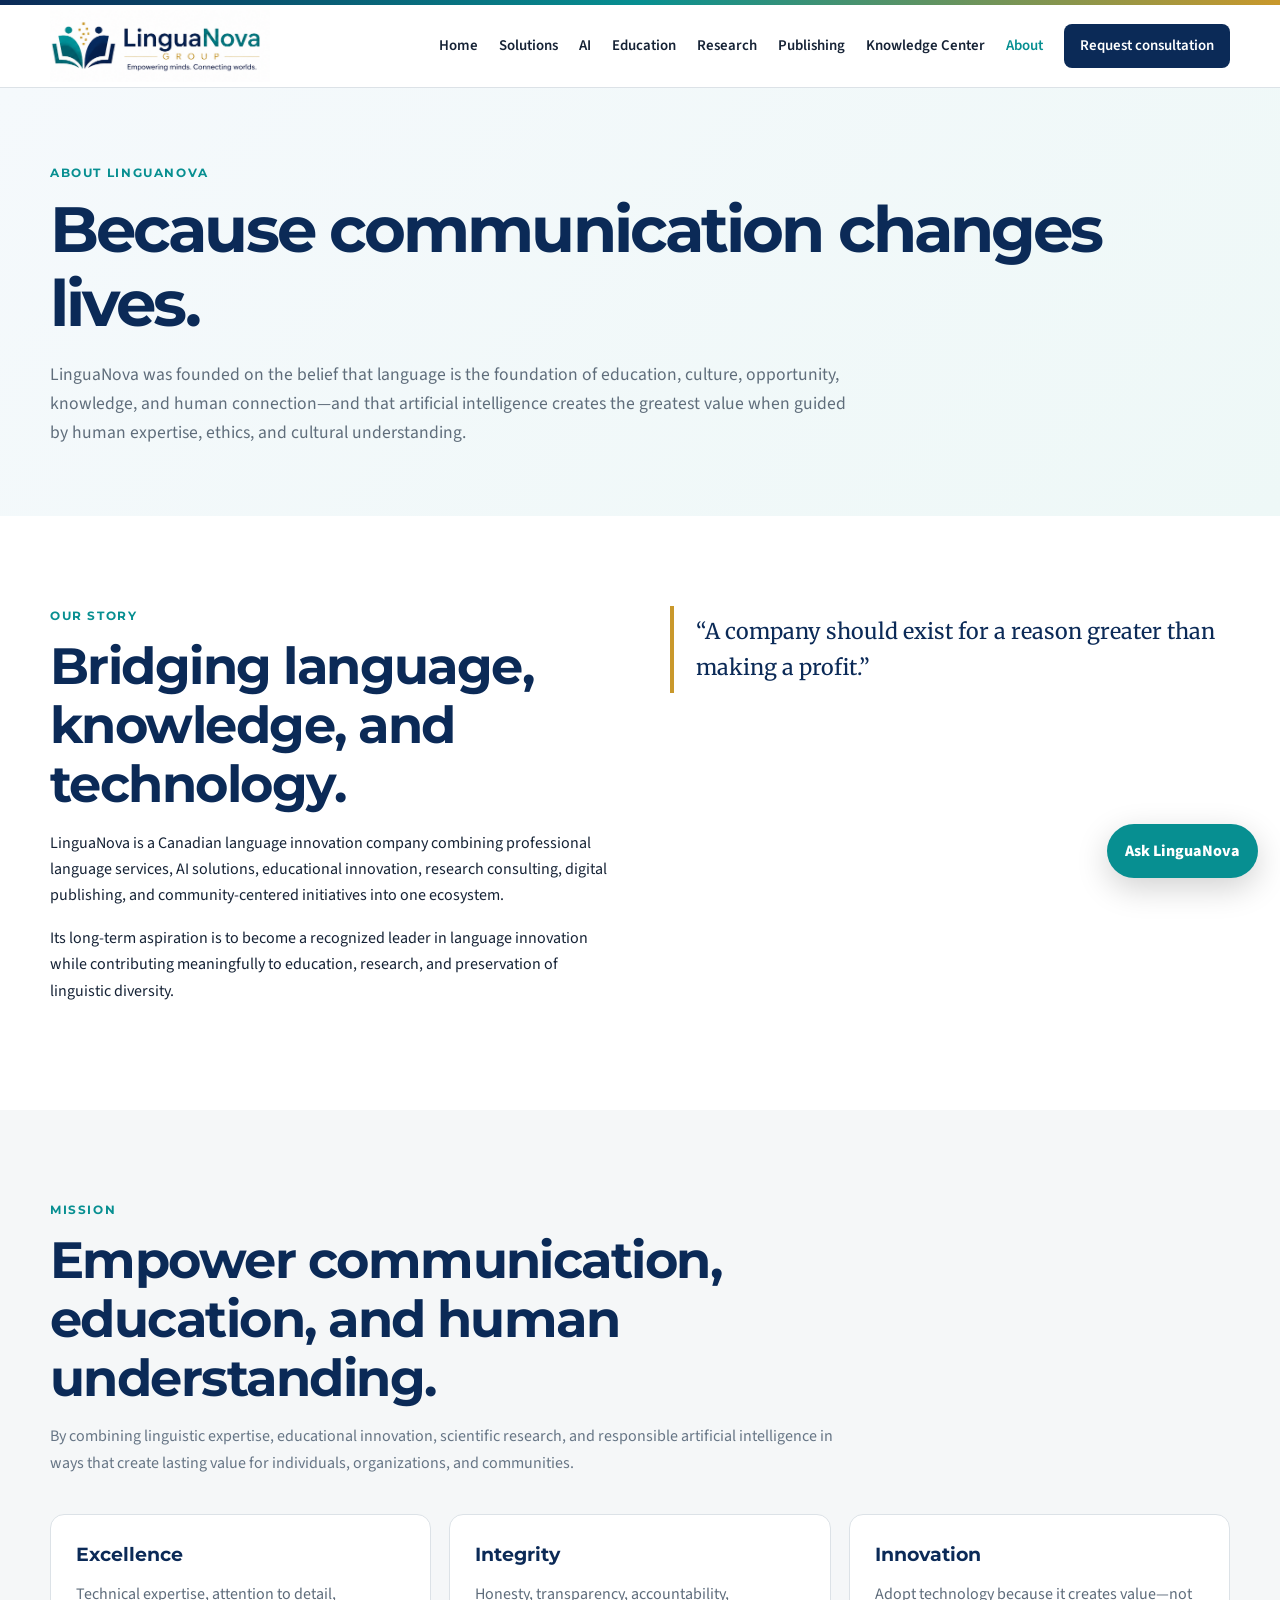
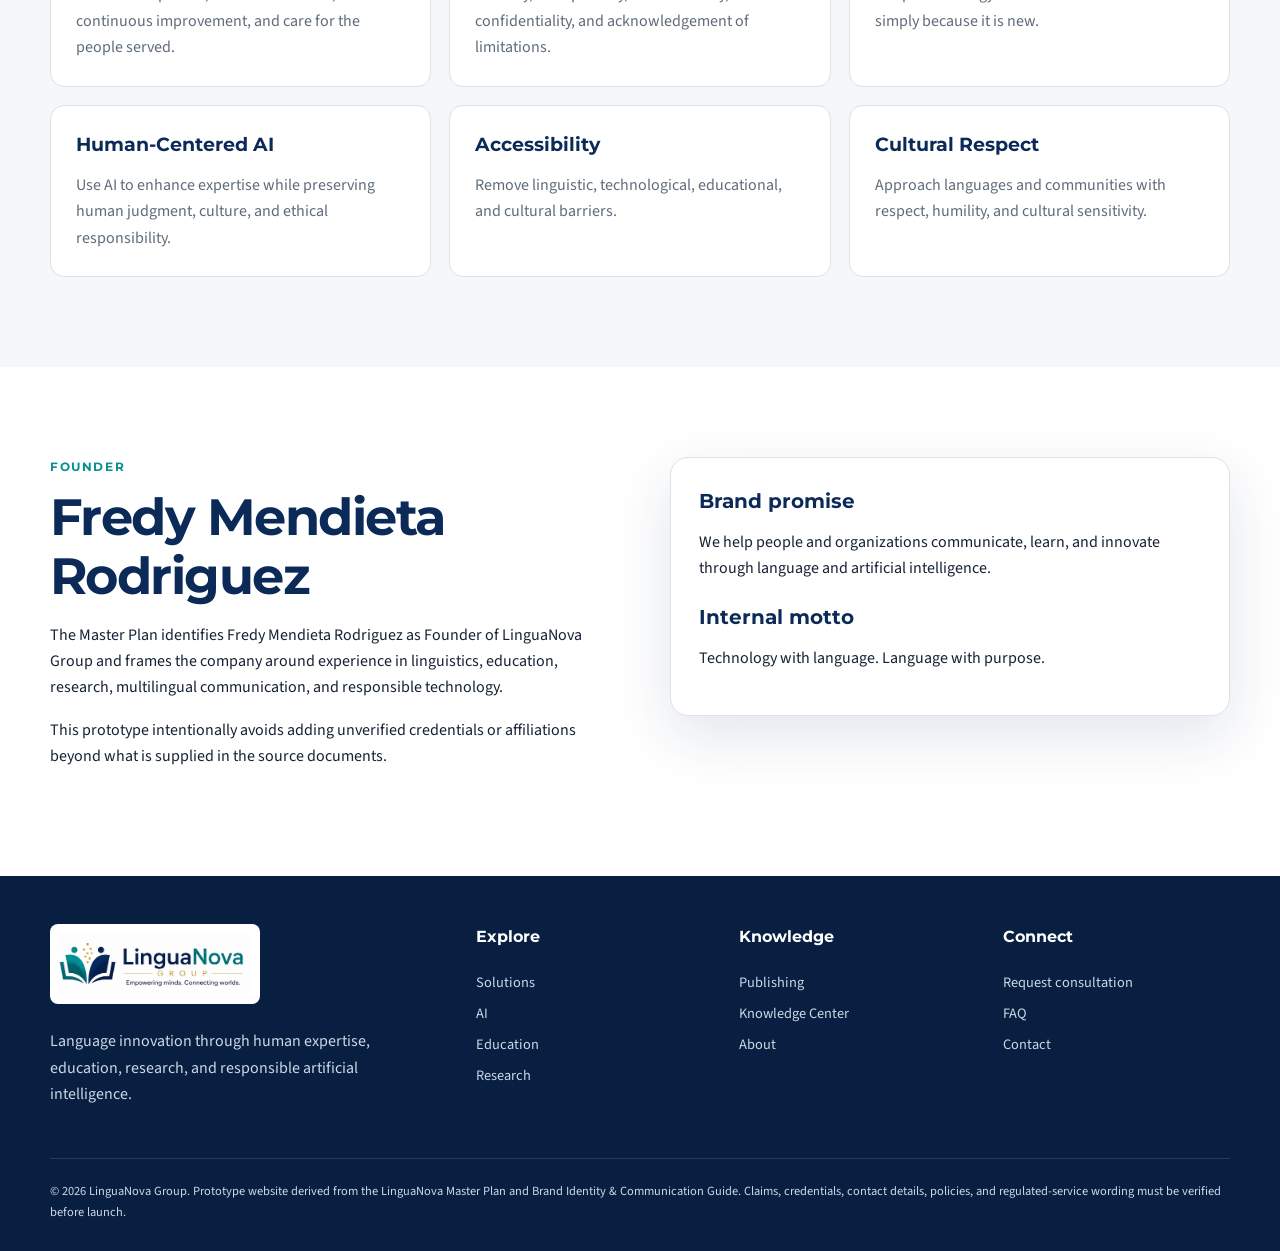
==== about.html @ 25e18bb9 "Add files via upload" ====
<!doctype html><html lang="en"><head><meta charset="utf-8"><meta name="viewport" content="width=device-width,initial-scale=1">
<title>About | LinguaNova</title><meta name="description" content="LinguaNova mission, story, values, founder, brand promise, and long-term vision.">
<link rel="preconnect" href="https://fonts.googleapis.com"><link rel="preconnect" href="https://fonts.gstatic.com" crossorigin>
<link href="https://fonts.googleapis.com/css2?family=Merriweather:ital@0;1&family=Montserrat:wght@500;600;700;800&family=Source+Sans+3:wght@400;500;600;700&display=swap" rel="stylesheet">
<link rel="stylesheet" href="assets/styles.css"></head><body class=""><div class="topline"></div><header class="site-header"><div class="container nav">
<a class="brand" href="index.html"><img src="assets/linguanova-logo.png" alt="LinguaNova Group"></a>
<nav class="desktop-nav"><a href="index.html">Home</a><a href="solutions.html">Solutions</a><a href="ai.html">AI</a><a href="education.html">Education</a><a href="research.html">Research</a><a href="publishing.html">Publishing</a><a href="knowledge.html">Knowledge Center</a><a href="about.html" style="color:var(--teal)">About</a><a class="nav-cta" href="contact.html">Request consultation</a></nav>
<button class="mobile-menu" aria-label="Mobile navigation">☰</button>
</div></header>
<main><section class="page-hero"><div class="container"><div class="kicker">About LinguaNova</div><h1>Because communication changes lives.</h1><p>LinguaNova was founded on the belief that language is the foundation of education, culture, opportunity, knowledge, and human connection—and that artificial intelligence creates the greatest value when guided by human expertise, ethics, and cultural understanding.</p></div></section>
<section class="section"><div class="container split"><div><div class="kicker">Our story</div><h2>Bridging language, knowledge, and technology.</h2><p>LinguaNova is a Canadian language innovation company combining professional language services, AI solutions, educational innovation, research consulting, digital publishing, and community-centered initiatives into one ecosystem.</p><p>Its long-term aspiration is to become a recognized leader in language innovation while contributing meaningfully to education, research, and preservation of linguistic diversity.</p></div><div class="quote">“A company should exist for a reason greater than making a profit.”</div></div></section>
<section class="section section-soft"><div class="container"><div class="section-head"><div class="kicker">Mission</div><h2>Empower communication, education, and human understanding.</h2><p>By combining linguistic expertise, educational innovation, scientific research, and responsible artificial intelligence in ways that create lasting value for individuals, organizations, and communities.</p></div>
<div class="grid-3">
<div class="card"><h3>Excellence</h3><p>Technical expertise, attention to detail, continuous improvement, and care for the people served.</p></div>
<div class="card"><h3>Integrity</h3><p>Honesty, transparency, accountability, confidentiality, and acknowledgement of limitations.</p></div>
<div class="card"><h3>Innovation</h3><p>Adopt technology because it creates value—not simply because it is new.</p></div>
<div class="card"><h3>Human-Centered AI</h3><p>Use AI to enhance expertise while preserving human judgment, culture, and ethical responsibility.</p></div>
<div class="card"><h3>Accessibility</h3><p>Remove linguistic, technological, educational, and cultural barriers.</p></div>
<div class="card"><h3>Cultural Respect</h3><p>Approach languages and communities with respect, humility, and cultural sensitivity.</p></div>
</div></div></section>
<section class="section"><div class="container split"><div><div class="kicker">Founder</div><h2>Fredy Mendieta Rodriguez</h2><p>The Master Plan identifies Fredy Mendieta Rodriguez as Founder of LinguaNova Group and frames the company around experience in linguistics, education, research, multilingual communication, and responsible technology.</p><p>This prototype intentionally avoids adding unverified credentials or affiliations beyond what is supplied in the source documents.</p></div><div class="hero-panel"><h3>Brand promise</h3><p>We help people and organizations communicate, learn, and innovate through language and artificial intelligence.</p><h3 style="margin-top:24px">Internal motto</h3><p>Technology with language. Language with purpose.</p></div></div></section>
</main>
<footer><div class="container">
<div class="footer-grid">
<div><img class="footer-logo" src="assets/linguanova-logo.png" alt="LinguaNova"><p>Language innovation through human expertise, education, research, and responsible artificial intelligence.</p></div>
<div><h4>Explore</h4><a href="solutions.html">Solutions</a><a href="ai.html">AI</a><a href="education.html">Education</a><a href="research.html">Research</a></div>
<div><h4>Knowledge</h4><a href="publishing.html">Publishing</a><a href="knowledge.html">Knowledge Center</a><a href="about.html">About</a></div>
<div><h4>Connect</h4><a href="contact.html">Request consultation</a><a href="contact.html#faq">FAQ</a><a href="contact.html">Contact</a></div>
</div>
<div class="footer-bottom">© <span class="year"></span> LinguaNova Group. Prototype website derived from the LinguaNova Master Plan and Brand Identity & Communication Guide. Claims, credentials, contact details, policies, and regulated-service wording must be verified before launch.</div>
</div></footer>
<button class="chat-launch" id="chatLaunch">Ask LinguaNova</button>
<section class="chat" id="chatPanel"><div class="chat-head"><div><strong>LinguaNova Assistant</strong><small>Knowledge & consultation guidance</small></div><button id="chatClose">×</button></div><div class="chat-body" id="chatBody"></div><div class="quick"><button data-bot="language">Language Services</button><button data-bot="ai">AI</button><button data-bot="research">Research</button><button data-bot="education">Education</button><button data-bot="consult">Consultation</button></div><form class="chat-form" id="chatForm"><input id="chatInput" placeholder="Describe your challenge..." aria-label="Ask LinguaNova"><button>➤</button></form></section>
<script src="assets/script.js"></script></body></html>
---- assets/styles.css ----
:root{
  --navy:#0b2a57;
  --navy-2:#153d73;
  --teal:#078f91;
  --teal-2:#0aa4a3;
  --gold:#c9982b;
  --gray:#69727d;
  --light:#f5f7f8;
  --line:#dce2e7;
  --ink:#152235;
  --white:#fff;
  --shadow:0 20px 60px rgba(11,42,87,.12);
}
*{box-sizing:border-box}
html{scroll-behavior:smooth}
body{margin:0;font-family:"Source Sans 3",Arial,sans-serif;color:var(--ink);background:white;line-height:1.65}
a{color:inherit;text-decoration:none}
img{max-width:100%}
button,input,select,textarea{font:inherit}
.container{width:min(1180px,calc(100% - 40px));margin:auto}
.topline{height:5px;background:linear-gradient(90deg,var(--navy),var(--teal),var(--gold))}
.site-header{position:sticky;top:0;z-index:50;background:rgba(255,255,255,.96);backdrop-filter:blur(12px);border-bottom:1px solid var(--line)}
.nav{min-height:82px;display:flex;align-items:center;justify-content:space-between;gap:28px}
.brand img{width:220px;display:block}
.desktop-nav{display:flex;gap:21px;align-items:center;font-weight:600;font-size:.93rem}
.desktop-nav a:hover{color:var(--teal)}
.nav-cta{padding:10px 16px;border-radius:8px;background:var(--navy);color:white!important}
.mobile-menu{display:none;background:none;border:0;font-size:1.6rem}
.hero{position:relative;overflow:hidden;background:
radial-gradient(circle at 85% 30%,rgba(7,143,145,.13),transparent 28%),
linear-gradient(135deg,#fafdff 0%,#f4f8fa 68%,#eef7f6 100%);padding:105px 0 90px}
.hero:after{content:"";position:absolute;width:440px;height:440px;border:1px solid rgba(7,143,145,.16);border-radius:50%;right:-190px;top:-120px}
.hero-grid{display:grid;grid-template-columns:1.2fr .8fr;gap:60px;align-items:center;position:relative;z-index:2}
.kicker{font-family:Montserrat,sans-serif;font-weight:700;color:var(--teal);text-transform:uppercase;letter-spacing:.13em;font-size:.78rem}
h1,h2,h3{font-family:Montserrat,sans-serif;line-height:1.15;color:var(--navy)}
h1{font-size:clamp(3rem,6vw,5.5rem);letter-spacing:-.045em;margin:.15em 0 .3em}
h2{font-size:clamp(2rem,4vw,3.25rem);letter-spacing:-.03em;margin:.2em 0}
h3{margin:.2em 0 .5em}
.lead{font-size:1.18rem;color:#526273;max-width:760px}
.hero-actions{display:flex;flex-wrap:wrap;gap:12px;margin-top:28px}
.btn{display:inline-flex;align-items:center;justify-content:center;padding:13px 18px;border-radius:8px;border:1px solid var(--navy);background:var(--navy);color:white;font-weight:700}
.btn:hover{background:var(--navy-2)}
.btn-outline{background:white;color:var(--navy)}
.hero-panel{background:white;border:1px solid var(--line);border-radius:18px;padding:28px;box-shadow:var(--shadow)}
.hero-panel h3{font-size:1.25rem}
.hero-panel ul{padding-left:18px;color:#536172}
.hero-panel .principle{font-family:Merriweather,serif;font-style:italic;color:var(--navy);border-left:3px solid var(--gold);padding-left:15px}
.section{padding:90px 0}
.section-soft{background:var(--light)}
.section-navy{background:var(--navy);color:white}
.section-navy h2,.section-navy h3{color:white}
.section-head{max-width:790px;margin-bottom:38px}
.section-head p{color:#667585}
.section-navy .section-head p{color:#c9d8e9}
.grid-3{display:grid;grid-template-columns:repeat(3,1fr);gap:18px}
.grid-2{display:grid;grid-template-columns:repeat(2,1fr);gap:22px}
.card{background:white;border:1px solid var(--line);border-radius:14px;padding:25px;transition:.18s}
.card:hover{transform:translateY(-3px);box-shadow:var(--shadow)}
.card p{color:#5e6c7b;margin-bottom:0}
.card .eyebrow{color:var(--teal);font-weight:700;font-size:.76rem;text-transform:uppercase;letter-spacing:.1em}
.card-link{display:inline-block;margin-top:17px;color:var(--teal);font-weight:700}
.iconbox{width:45px;height:45px;border-radius:10px;background:#e9f7f6;color:var(--teal);display:grid;place-items:center;font-family:Montserrat;font-weight:800;margin-bottom:16px}
.band{display:grid;grid-template-columns:repeat(5,1fr);background:white;border:1px solid var(--line);border-radius:14px;overflow:hidden}
.band a{padding:20px 15px;text-align:center;border-right:1px solid var(--line);font-family:Montserrat;font-weight:700;color:var(--navy)}
.band a:last-child{border-right:0}
.band a:hover{background:#edf8f7}
.split{display:grid;grid-template-columns:1fr 1fr;gap:60px;align-items:start}
.quote{font-family:Merriweather,serif;font-size:1.35rem;color:var(--navy);border-left:4px solid var(--gold);padding:8px 0 8px 22px}
.metrics{display:grid;grid-template-columns:repeat(4,1fr);gap:1px;background:#d3dde7;border:1px solid #d3dde7;border-radius:12px;overflow:hidden}
.metric{background:white;padding:22px}
.metric strong{display:block;font:700 1.4rem Montserrat;color:var(--navy)}
.metric span{color:#6d7884;font-size:.88rem}
.pill{display:inline-block;padding:7px 10px;border-radius:999px;background:#eaf5f5;color:#087b7d;font-weight:700;font-size:.8rem;margin:4px}
.page-hero{padding:75px 0 52px;background:linear-gradient(135deg,#f5f9fc,#eef8f7)}
.page-hero h1{font-size:clamp(2.6rem,5vw,4.4rem)}
.page-hero p{max-width:800px;color:#5f6d7b;font-size:1.1rem}
.solution-list{display:grid;gap:12px}
.solution-item{border:1px solid var(--line);border-radius:12px;padding:20px;background:white}
.solution-item strong{font-family:Montserrat;color:var(--navy)}
.audience-grid{display:grid;grid-template-columns:repeat(4,1fr);gap:12px}
.audience{border:1px solid var(--line);padding:18px;border-radius:10px;background:white;font-weight:700;color:var(--navy)}
.learning-note{background:#f8fbfb;border-left:4px solid var(--teal);padding:18px 20px;margin:24px 0;color:#435465}
.impact-card{background:linear-gradient(135deg,var(--navy),#114d6b);color:white;border-radius:18px;padding:34px}
.impact-card h3{color:white}
.impact-card p{color:#d8e4ef}
.contact-grid{display:grid;grid-template-columns:.85fr 1.15fr;gap:55px}
form{background:white;border:1px solid var(--line);border-radius:14px;padding:28px;display:grid;grid-template-columns:1fr 1fr;gap:14px}
label{display:grid;gap:6px;font-weight:700;font-size:.9rem;color:#304156}
label.full{grid-column:1/-1}
input,select,textarea{padding:12px;border:1px solid #cfd8df;border-radius:8px;background:white}
textarea{resize:vertical}
form .btn{grid-column:1/-1;border:0}
.notice{font-size:.8rem;color:#6e7a86}
footer{background:#081f41;color:#cbd8e6;padding:48px 0 28px}
.footer-grid{display:grid;grid-template-columns:1.2fr repeat(3,.7fr);gap:36px}
footer h4{font-family:Montserrat;color:white;margin-top:0}
footer a{display:block;margin:7px 0;font-size:.9rem}
.footer-logo{background:white;border-radius:8px;padding:8px;width:210px}
.footer-bottom{border-top:1px solid rgba(255,255,255,.13);margin-top:35px;padding-top:22px;font-size:.78rem}
.chat-launch{position:fixed;right:22px;bottom:22px;z-index:70;border:0;border-radius:999px;background:var(--teal);color:white;padding:14px 18px;font-weight:800;box-shadow:0 10px 32px rgba(0,0,0,.18)}
.chat{display:none;position:fixed;right:22px;bottom:82px;width:min(390px,calc(100vw - 30px));height:560px;max-height:calc(100vh - 110px);z-index:80;background:white;border-radius:16px;box-shadow:0 26px 80px rgba(0,0,0,.25);overflow:hidden;border:1px solid var(--line);grid-template-rows:auto 1fr auto auto}
.chat.open{display:grid}
.chat-head{background:var(--navy);color:white;padding:15px;display:flex;justify-content:space-between;align-items:center}
.chat-head strong,.chat-head small{display:block}
.chat-head small{color:#bcd0e5}
.chat-head button{border:0;background:none;color:white;font-size:1.6rem}
.chat-body{padding:14px;overflow-y:auto;background:#f7f9fb;display:flex;flex-direction:column;gap:9px}
.msg{max-width:85%;padding:10px 12px;border-radius:12px;font-size:.88rem;white-space:pre-line}
.msg.bot{background:white;border:1px solid var(--line);align-self:flex-start}
.msg.user{background:var(--teal);color:white;align-self:flex-end}
.quick{display:flex;gap:6px;overflow-x:auto;padding:9px;border-top:1px solid var(--line)}
.quick button{white-space:nowrap;border:1px solid var(--line);border-radius:999px;background:white;padding:7px 9px;font-size:.74rem}
.chat-form{display:grid;grid-template-columns:1fr auto;border-top:1px solid var(--line);padding:0;background:white}
.chat-form input{border:0;outline:0}
.chat-form button{border:0;background:var(--navy);color:white;width:48px}
@media(max-width:980px){
 .desktop-nav{display:none}.mobile-menu{display:block}
 .hero-grid,.split,.contact-grid{grid-template-columns:1fr}
 .grid-3{grid-template-columns:1fr 1fr}.audience-grid{grid-template-columns:1fr 1fr}
 .footer-grid{grid-template-columns:1fr 1fr}.band{grid-template-columns:1fr 1fr}.band a{border-bottom:1px solid var(--line)}
}
@media(max-width:620px){
 .container{width:min(100% - 28px,1180px)}.hero{padding:70px 0 55px}
 .grid-3,.grid-2,.metrics,.audience-grid,.footer-grid,form{grid-template-columns:1fr}
 label.full,form .btn{grid-column:auto}.brand img{width:185px}
 h1{font-size:2.8rem}.section{padding:66px 0}.band{grid-template-columns:1fr}
}
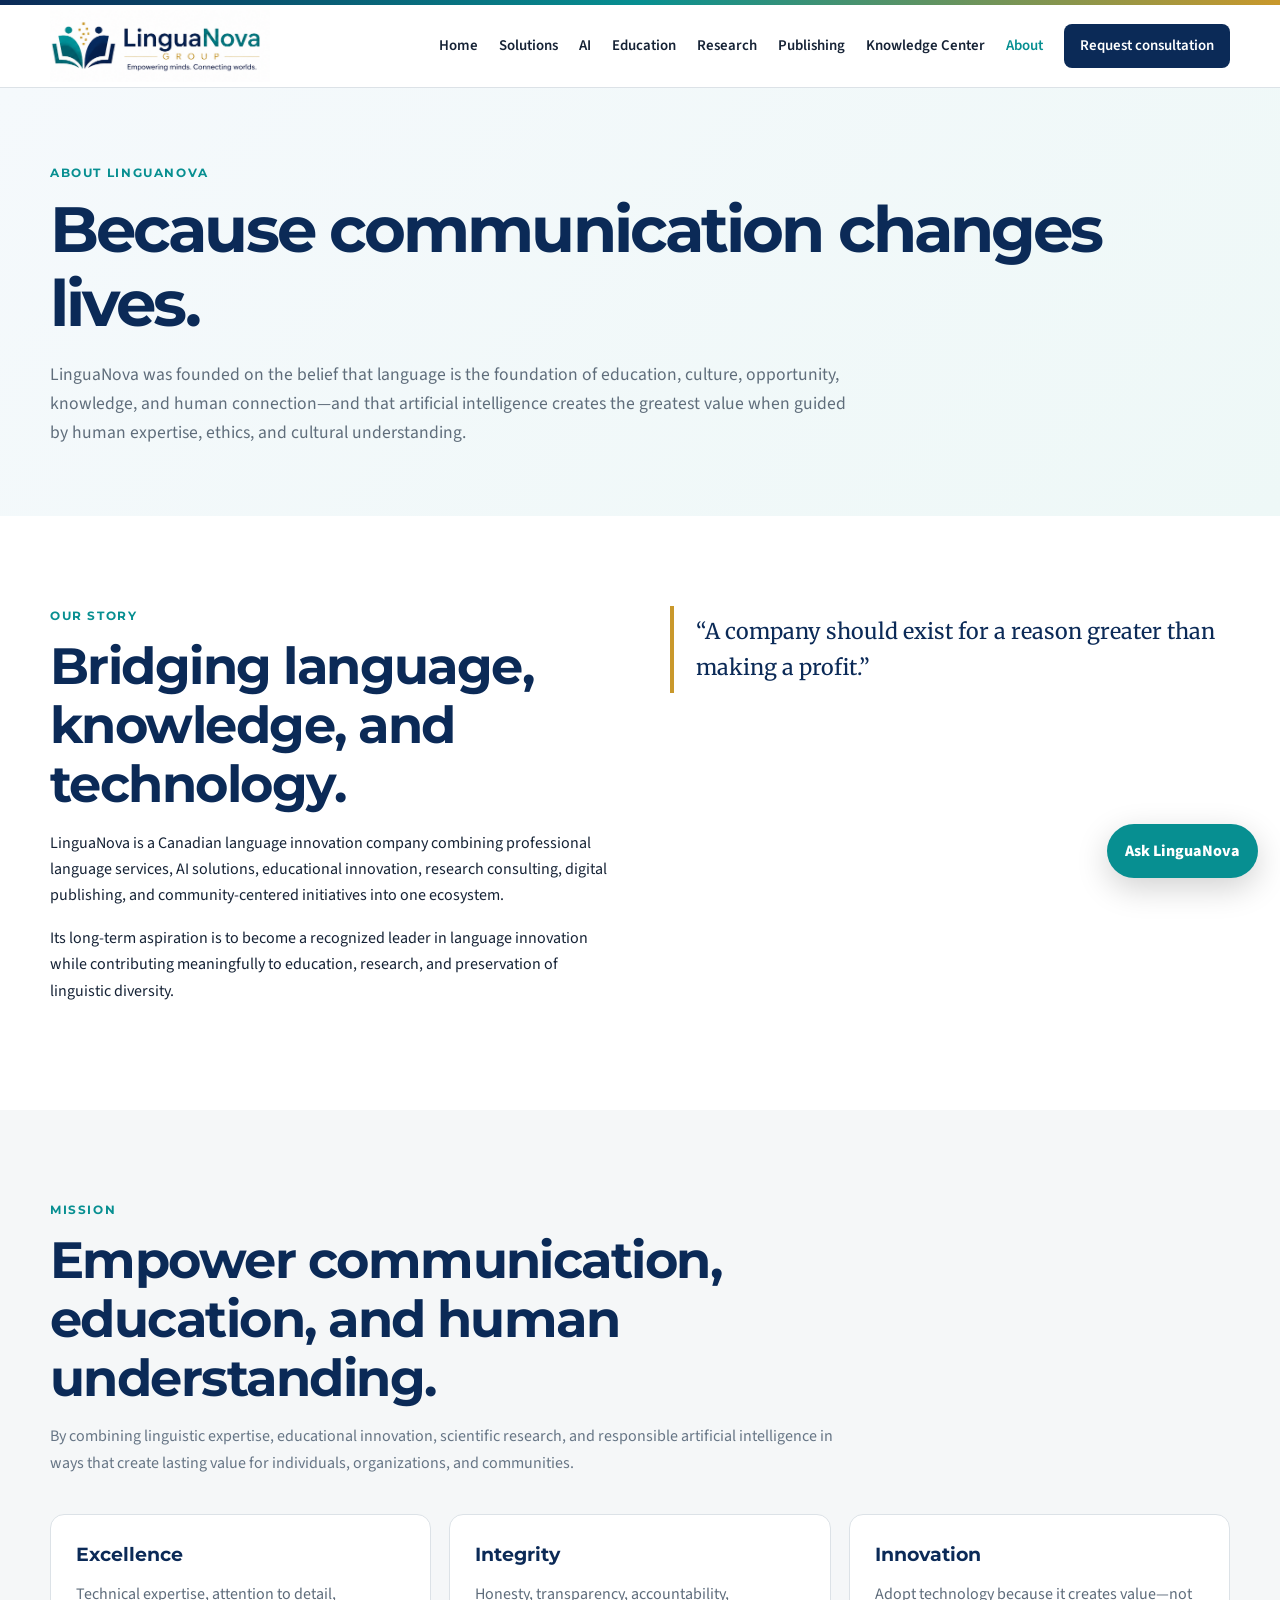
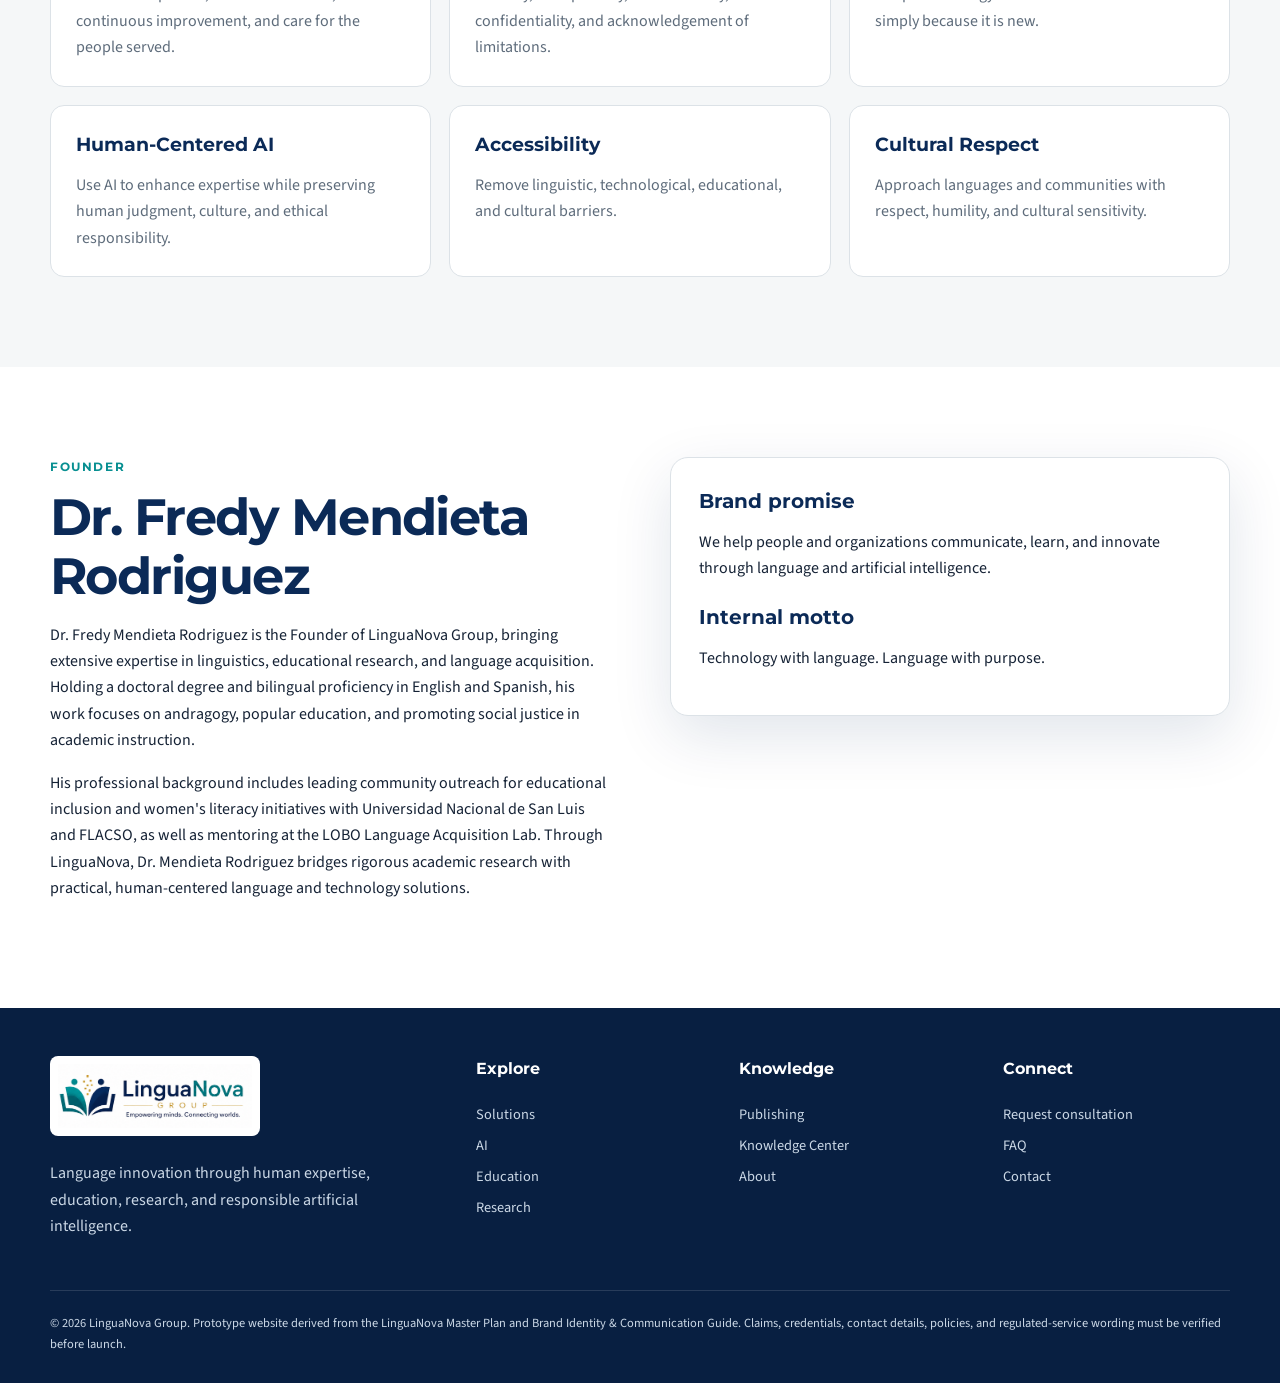
==== commit 67829785: "Revise founder details and add credentials Updated founder information and added credentials for Dr." ====
--- a/about.html
+++ b/about.html
@@ -18,7 +18,10 @@
 <div class="card"><h3>Accessibility</h3><p>Remove linguistic, technological, educational, and cultural barriers.</p></div>
 <div class="card"><h3>Cultural Respect</h3><p>Approach languages and communities with respect, humility, and cultural sensitivity.</p></div>
 </div></div></section>
-<section class="section"><div class="container split"><div><div class="kicker">Founder</div><h2>Fredy Mendieta Rodriguez</h2><p>The Master Plan identifies Fredy Mendieta Rodriguez as Founder of LinguaNova Group and frames the company around experience in linguistics, education, research, multilingual communication, and responsible technology.</p><p>This prototype intentionally avoids adding unverified credentials or affiliations beyond what is supplied in the source documents.</p></div><div class="hero-panel"><h3>Brand promise</h3><p>We help people and organizations communicate, learn, and innovate through language and artificial intelligence.</p><h3 style="margin-top:24px">Internal motto</h3><p>Technology with language. Language with purpose.</p></div></div></section>
+<section class="section"><div class="container split"><div><div class="kicker">Founder</div>
+<h2>Dr. Fredy Mendieta Rodriguez</h2>
+<p>Dr. Fredy Mendieta Rodriguez is the Founder of LinguaNova Group, bringing extensive expertise in linguistics, educational research, and language acquisition. Holding a doctoral degree and bilingual proficiency in English and Spanish, his work focuses on andragogy, popular education, and promoting social justice in academic instruction.</p>
+<p>His professional background includes leading community outreach for educational inclusion and women's literacy initiatives with Universidad Nacional de San Luis and FLACSO, as well as mentoring at the LOBO Language Acquisition Lab. Through LinguaNova, Dr. Mendieta Rodriguez bridges rigorous academic research with practical, human-centered language and technology solutions.</p></div><div class="hero-panel"><h3>Brand promise</h3><p>We help people and organizations communicate, learn, and innovate through language and artificial intelligence.</p><h3 style="margin-top:24px">Internal motto</h3><p>Technology with language. Language with purpose.</p></div></div></section>
 </main>
 <footer><div class="container">
 <div class="footer-grid">
@@ -31,4 +34,4 @@
 </div></footer>
 <button class="chat-launch" id="chatLaunch">Ask LinguaNova</button>
 <section class="chat" id="chatPanel"><div class="chat-head"><div><strong>LinguaNova Assistant</strong><small>Knowledge & consultation guidance</small></div><button id="chatClose">×</button></div><div class="chat-body" id="chatBody"></div><div class="quick"><button data-bot="language">Language Services</button><button data-bot="ai">AI</button><button data-bot="research">Research</button><button data-bot="education">Education</button><button data-bot="consult">Consultation</button></div><form class="chat-form" id="chatForm"><input id="chatInput" placeholder="Describe your challenge..." aria-label="Ask LinguaNova"><button>➤</button></form></section>
-<script src="assets/script.js"></script></body></html>+<script src="assets/script.js"></script></body></html>
--- a/assets/styles.css
+++ b/assets/styles.css
@@ -120,6 +120,19 @@
  .grid-3{grid-template-columns:1fr 1fr}.audience-grid{grid-template-columns:1fr 1fr}
  .footer-grid{grid-template-columns:1fr 1fr}.band{grid-template-columns:1fr 1fr}.band a{border-bottom:1px solid var(--line)}
 }
+.desktop-nav.active {
+    display: flex;
+    flex-direction: column;
+    position: absolute;
+    top: 82px; /* Matches the nav min-height */
+    left: 0;
+    width: 100%;
+    background: white;
+    padding: 20px;
+    border-bottom: 1px solid var(--line);
+    box-shadow: 0 10px 20px rgba(0,0,0,.1);
+  }
+}
 @media(max-width:620px){
  .container{width:min(100% - 28px,1180px)}.hero{padding:70px 0 55px}
  .grid-3,.grid-2,.metrics,.audience-grid,.footer-grid,form{grid-template-columns:1fr}
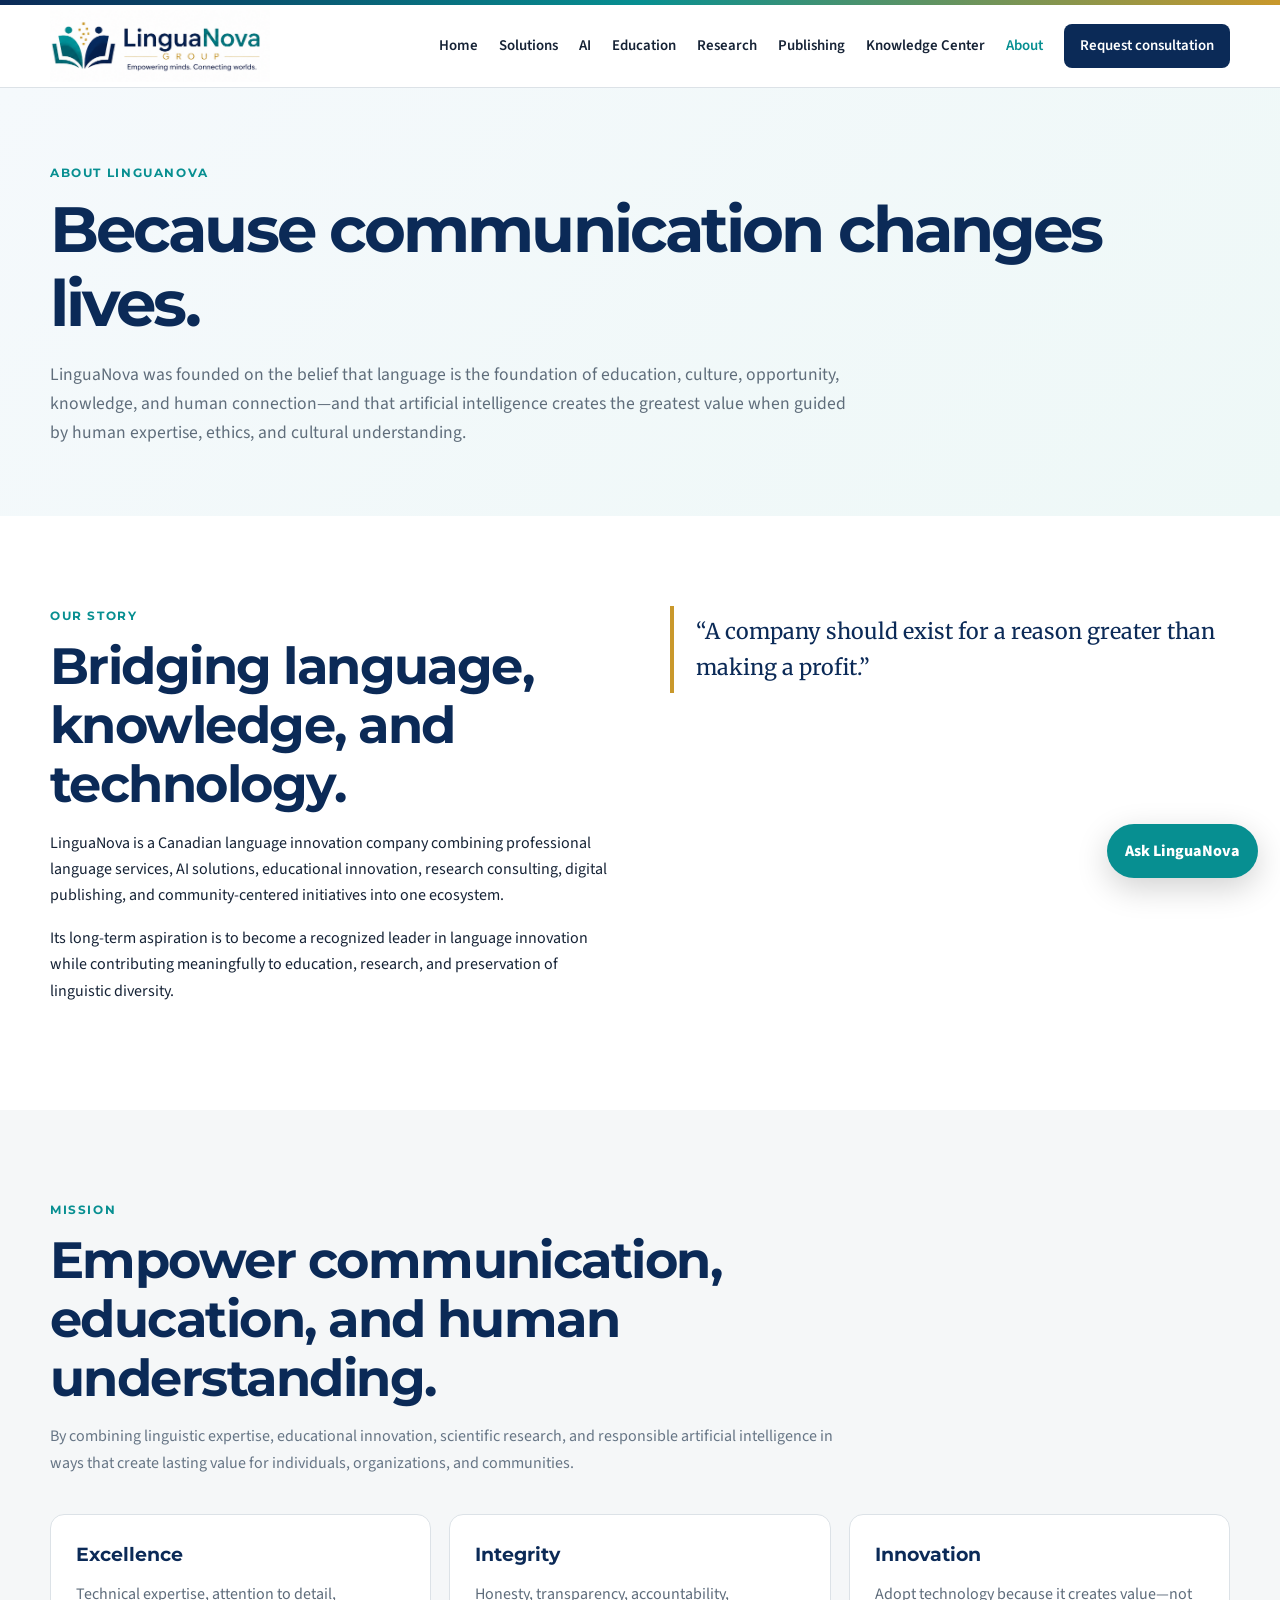
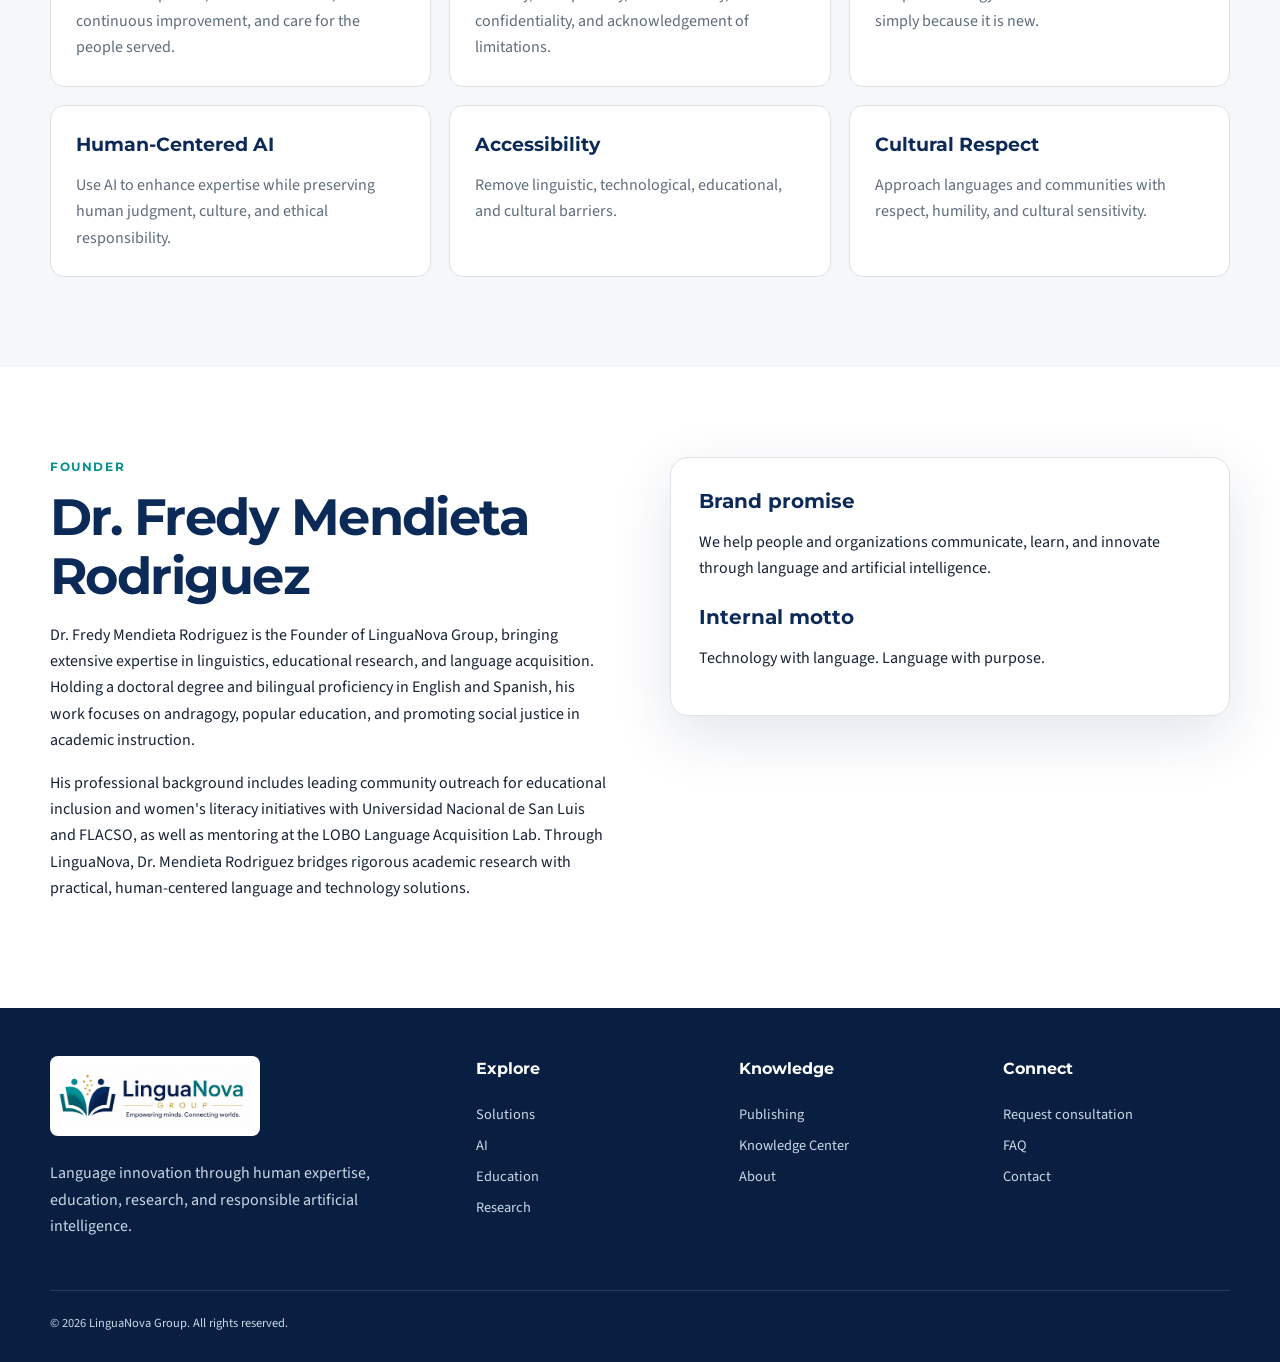
==== commit 8b201985: "Update footer text to 'All rights reserved'" ====
--- a/about.html
+++ b/about.html
@@ -30,7 +30,7 @@
 <div><h4>Knowledge</h4><a href="publishing.html">Publishing</a><a href="knowledge.html">Knowledge Center</a><a href="about.html">About</a></div>
 <div><h4>Connect</h4><a href="contact.html">Request consultation</a><a href="contact.html#faq">FAQ</a><a href="contact.html">Contact</a></div>
 </div>
-<div class="footer-bottom">© <span class="year"></span> LinguaNova Group. Prototype website derived from the LinguaNova Master Plan and Brand Identity & Communication Guide. Claims, credentials, contact details, policies, and regulated-service wording must be verified before launch.</div>
+<div class="footer-bottom">© <span class="year"></span> LinguaNova Group. All rights reserved.</div>
 </div></footer>
 <button class="chat-launch" id="chatLaunch">Ask LinguaNova</button>
 <section class="chat" id="chatPanel"><div class="chat-head"><div><strong>LinguaNova Assistant</strong><small>Knowledge & consultation guidance</small></div><button id="chatClose">×</button></div><div class="chat-body" id="chatBody"></div><div class="quick"><button data-bot="language">Language Services</button><button data-bot="ai">AI</button><button data-bot="research">Research</button><button data-bot="education">Education</button><button data-bot="consult">Consultation</button></div><form class="chat-form" id="chatForm"><input id="chatInput" placeholder="Describe your challenge..." aria-label="Ask LinguaNova"><button>➤</button></form></section>
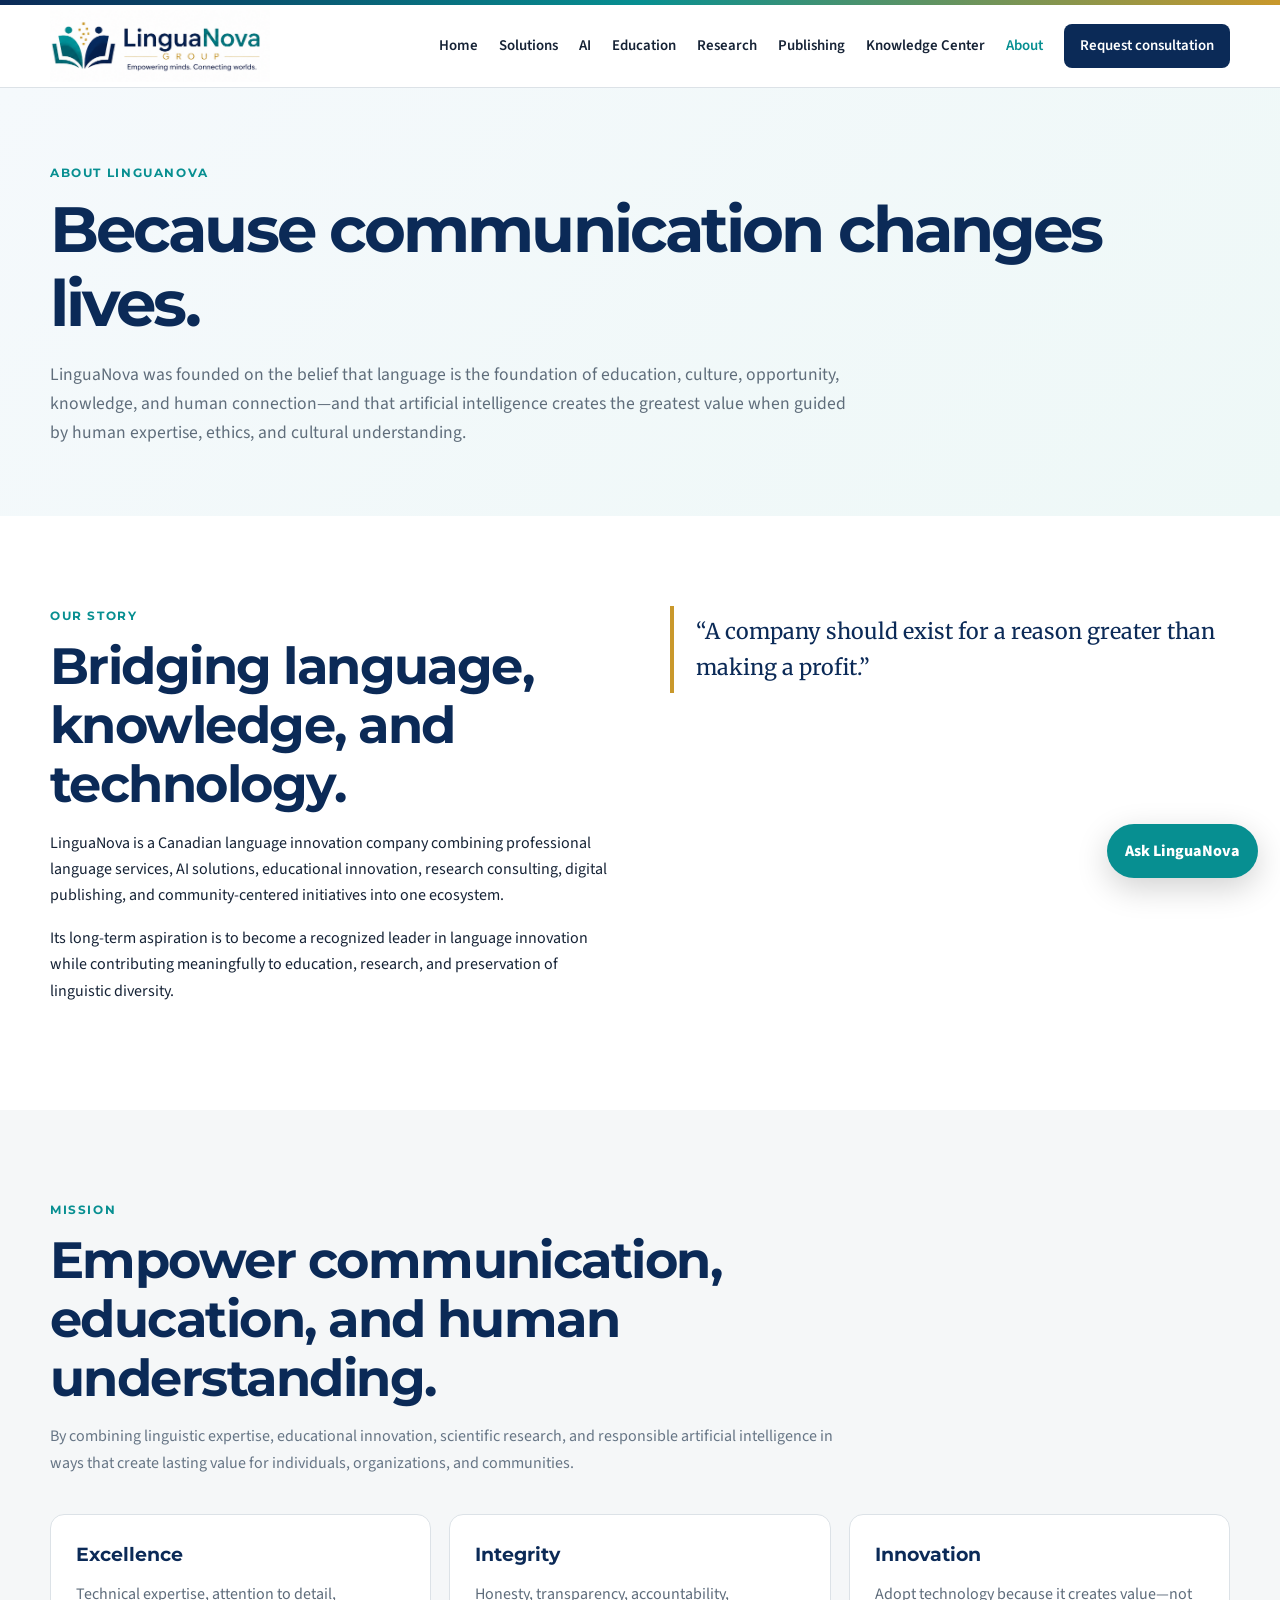
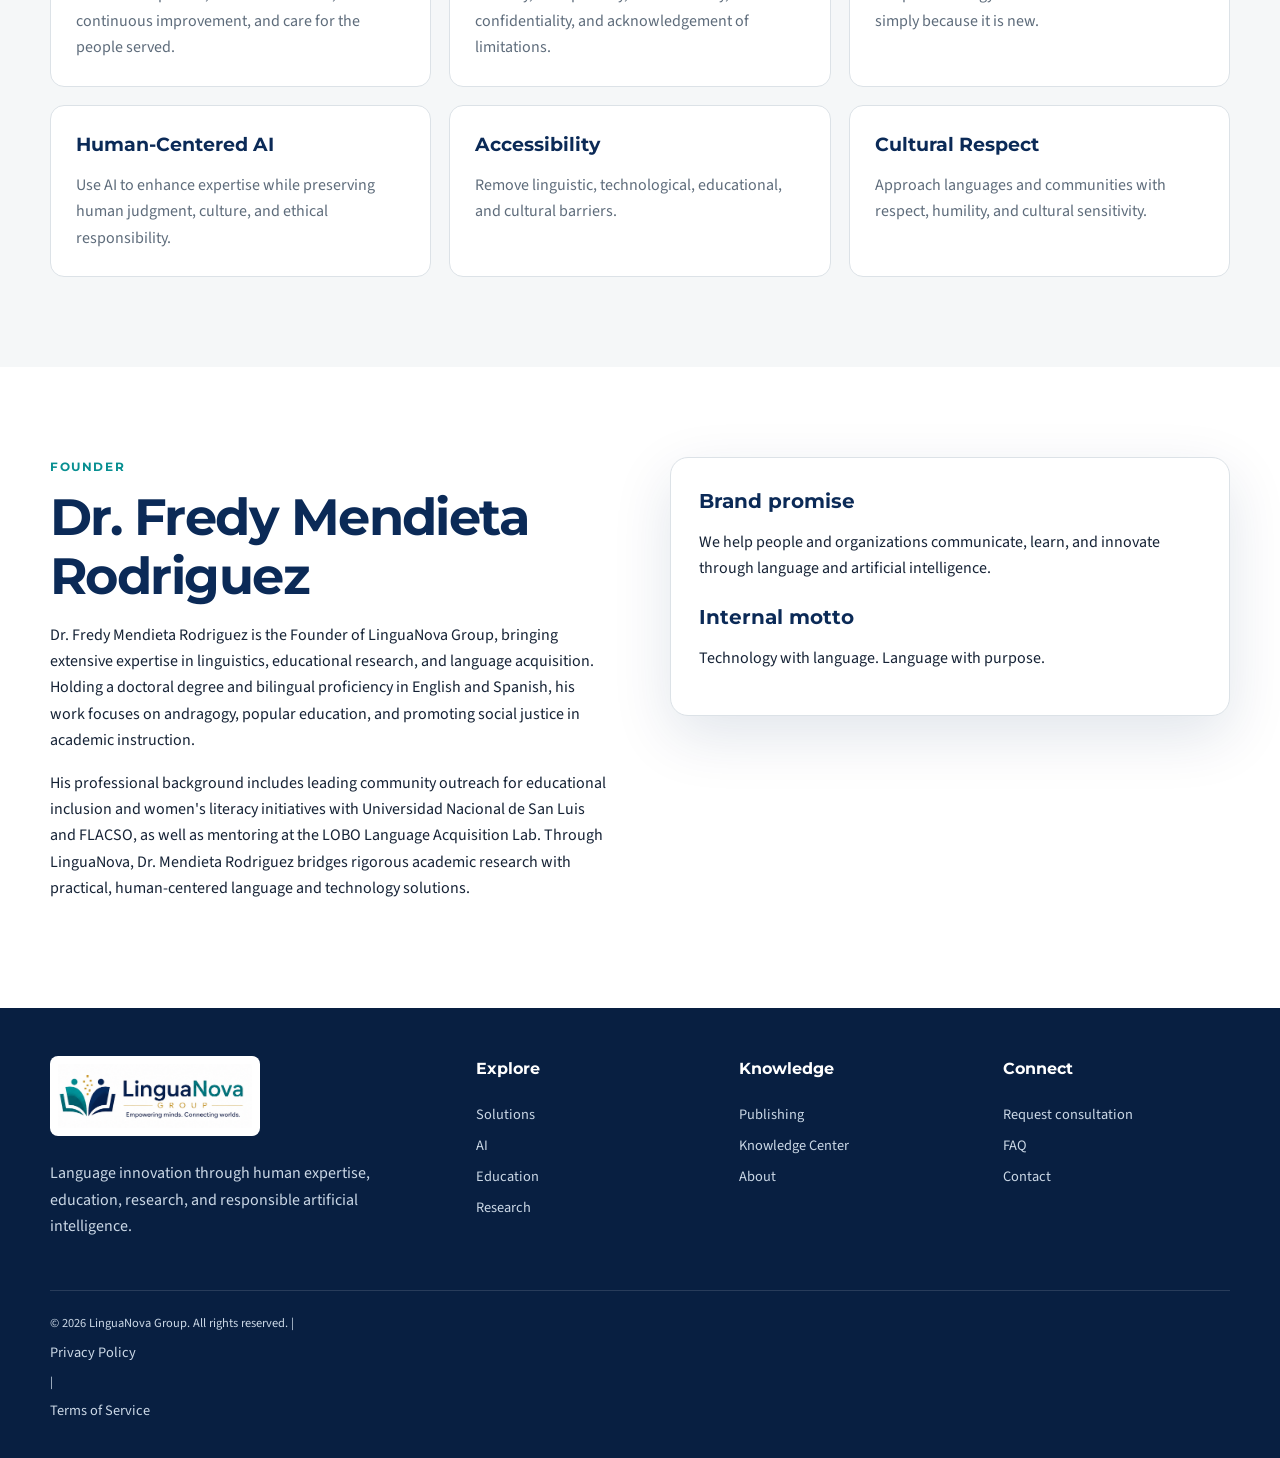
==== commit c7721d68: "Add Privacy Policy and Terms of Service links to footer" ====
--- a/about.html
+++ b/about.html
@@ -30,7 +30,7 @@
 <div><h4>Knowledge</h4><a href="publishing.html">Publishing</a><a href="knowledge.html">Knowledge Center</a><a href="about.html">About</a></div>
 <div><h4>Connect</h4><a href="contact.html">Request consultation</a><a href="contact.html#faq">FAQ</a><a href="contact.html">Contact</a></div>
 </div>
-<div class="footer-bottom">© <span class="year"></span> LinguaNova Group. All rights reserved.</div>
+<div class="footer-bottom">© <span class="year"></span> LinguaNova Group. All rights reserved. | <a href="privacy.html">Privacy Policy</a> | <a href="terms.html">Terms of Service</a></div>
 </div></footer>
 <button class="chat-launch" id="chatLaunch">Ask LinguaNova</button>
 <section class="chat" id="chatPanel"><div class="chat-head"><div><strong>LinguaNova Assistant</strong><small>Knowledge & consultation guidance</small></div><button id="chatClose">×</button></div><div class="chat-body" id="chatBody"></div><div class="quick"><button data-bot="language">Language Services</button><button data-bot="ai">AI</button><button data-bot="research">Research</button><button data-bot="education">Education</button><button data-bot="consult">Consultation</button></div><form class="chat-form" id="chatForm"><input id="chatInput" placeholder="Describe your challenge..." aria-label="Ask LinguaNova"><button>➤</button></form></section>
